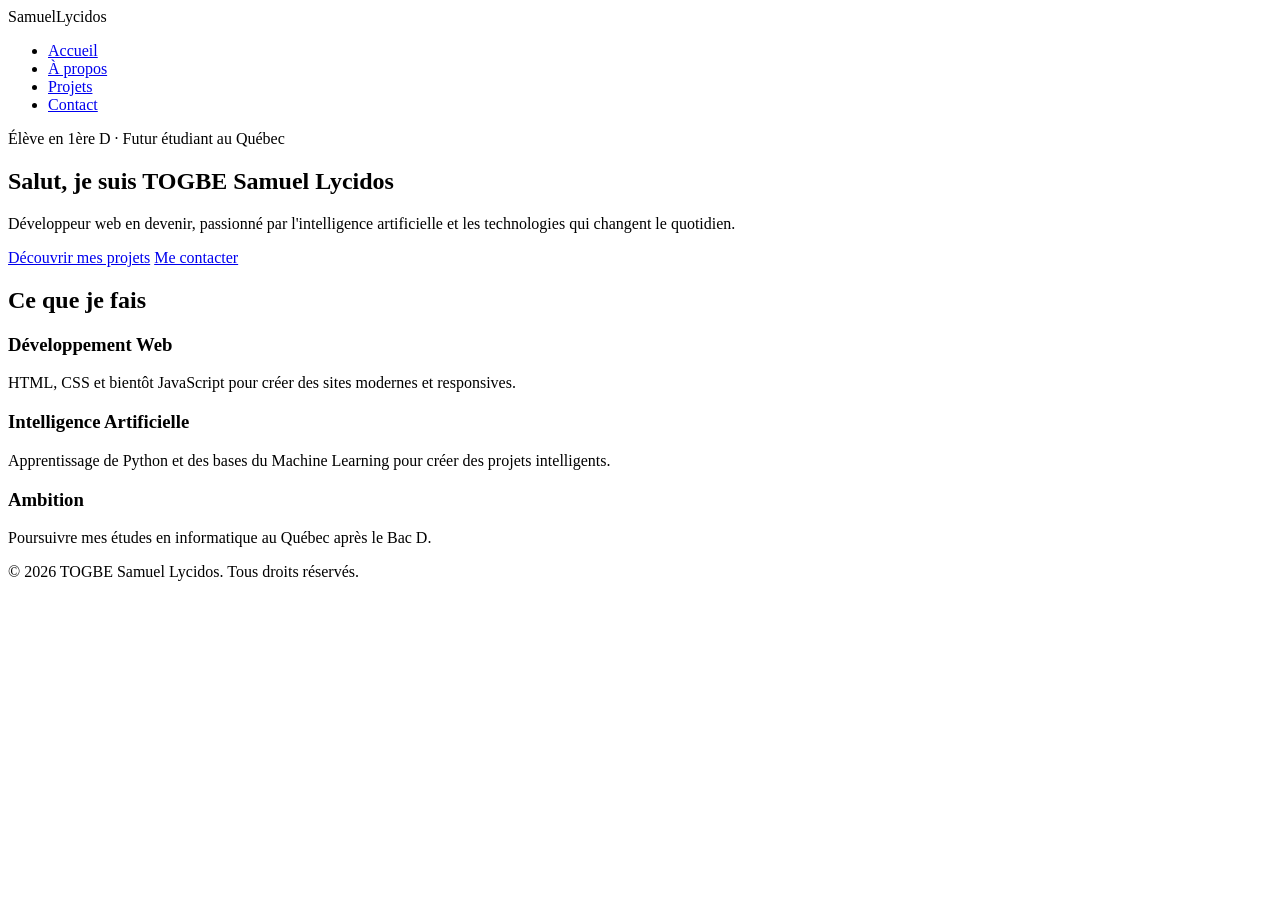
==== index.html @ 19f8489d "Create index.html" ====
<!DOCTYPE html>
<html lang="fr">
<head>
  <meta charset="UTF-8">
  <meta name="viewport" content="width=device-width, initial-scale=1.0">
  <title>TOGBE Samuel Lycidos - Portfolio</title>
  <link rel="stylesheet" href="style.css">
</head>
<body>

  <header>
    <nav>
      <div class="logo">Samuel<span>Lycidos</span></div>
      <ul class="nav-links">
        <li><a href="index.html">Accueil</a></li>
        <li><a href="apropos.html">À propos</a></li>
        <li><a href="projets.html">Projets</a></li>
        <li><a href="contact.html">Contact</a></li>
      </ul>
    </nav>
  </header>

  <main>
    <section class="hero">
      <div class="hero-content">
        <p class="badge">Élève en 1ère D · Futur étudiant au Québec</p>
        <h1>Salut, je suis <span>TOGBE Samuel Lycidos</span></h1>
        <p class="subtitle">Développeur web en devenir, passionné par l'intelligence artificielle et les technologies qui changent le quotidien.</p>
        <div class="cta-group">
          <a href="projets.html" class="btn btn-primary">Découvrir mes projets</a>
          <a href="contact.html" class="btn btn-secondary">Me contacter</a>
        </div>
      </div>
    </section>

    <section class="skills">
      <h2>Ce que je fais</h2>
      <div class="skills-grid">
        <div class="skill-card">
          <h3>Développement Web</h3>
          <p>HTML, CSS et bientôt JavaScript pour créer des sites modernes et responsives.</p>
        </div>
        <div class="skill-card">
          <h3>Intelligence Artificielle</h3>
          <p>Apprentissage de Python et des bases du Machine Learning pour créer des projets intelligents.</p>
        </div>
        <div class="skill-card">
          <h3>Ambition</h3>
          <p>Poursuivre mes études en informatique au Québec après le Bac D.</p>
        </div>
      </div>
    </section>
  </main>

  <footer>
    <p>&copy; 2026 TOGBE Samuel Lycidos. Tous droits réservés.</p>
  </footer>

</body>
</html>
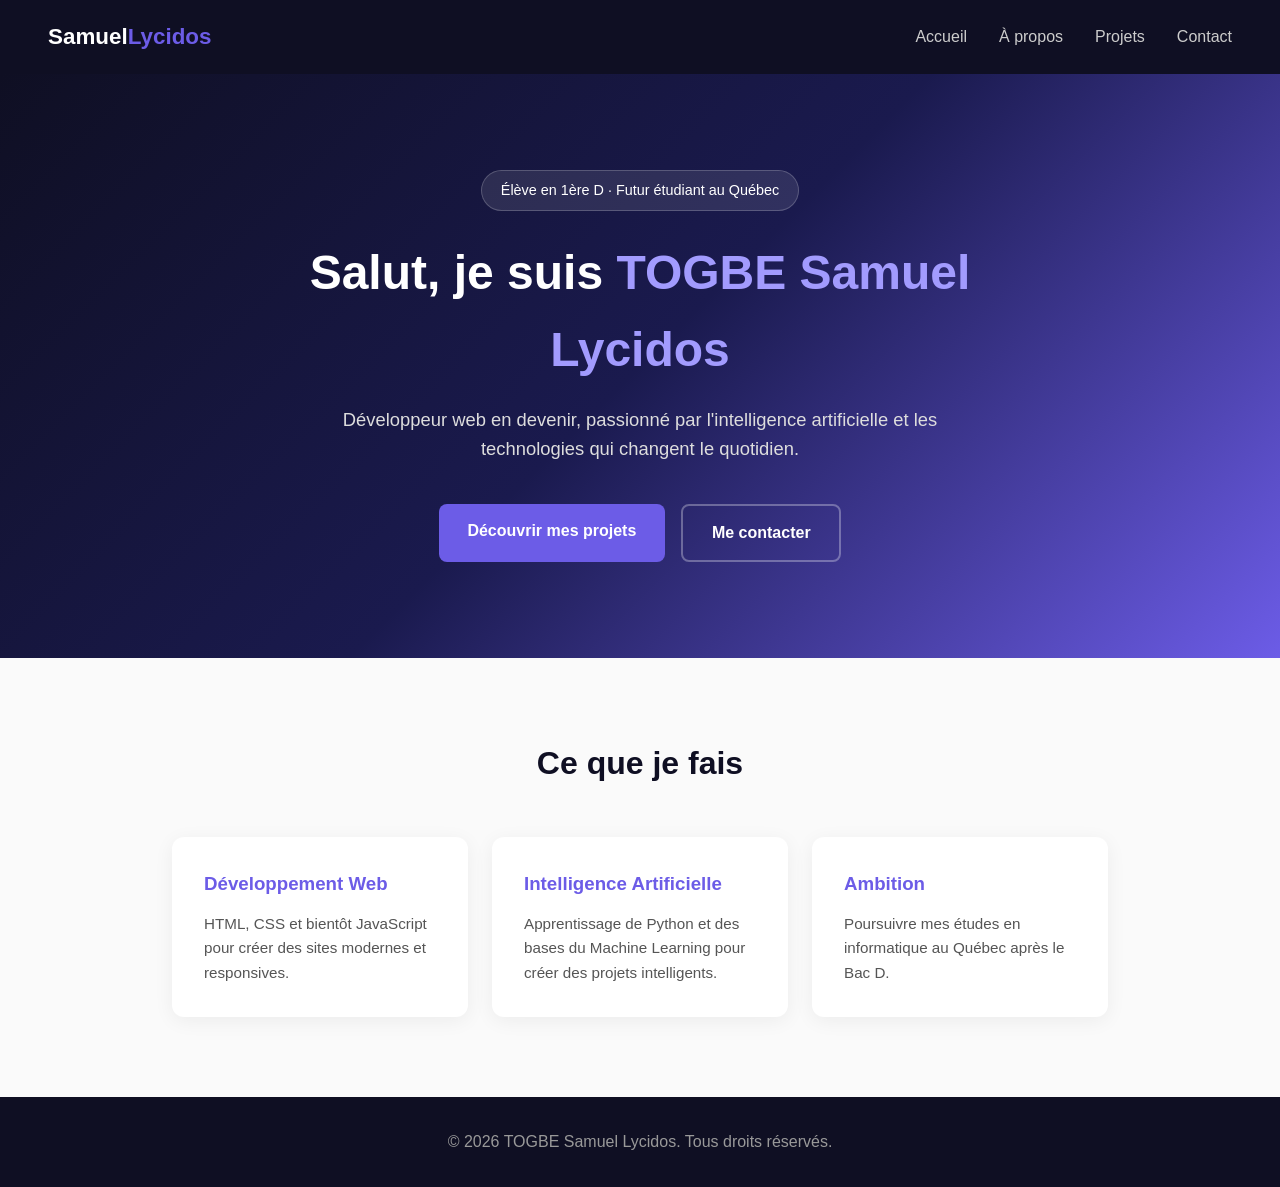
==== commit 75960dc6: "Update Index.html" ====
--- a/index.html
+++ b/index.html
@@ -57,4 +57,4 @@
   </footer>
 
 </body>
-</html>+</html
--- a/style.css
+++ b/style.css
@@ -0,0 +1,330 @@
+* {
+  margin: 0;
+  padding: 0;
+  box-sizing: border-box;
+}
+
+body {
+  font-family: 'Segoe UI', Arial, sans-serif;
+  line-height: 1.6;
+  color: #1a1a2e;
+  background: #fafafa;
+}
+
+/* HEADER */
+header {
+  background: #0f0f23;
+  padding: 1.2rem 3rem;
+  position: sticky;
+  top: 0;
+  z-index: 100;
+}
+
+nav {
+  display: flex;
+  justify-content: space-between;
+  align-items: center;
+  max-width: 1200px;
+  margin: 0 auto;
+}
+
+.logo {
+  color: white;
+  font-weight: 700;
+  font-size: 1.4rem;
+}
+
+.logo span {
+  color: #6c5ce7;
+}
+
+.nav-links {
+  list-style: none;
+  display: flex;
+  gap: 2rem;
+}
+
+.nav-links a {
+  color: #ccc;
+  text-decoration: none;
+  font-weight: 500;
+  transition: color 0.2s;
+}
+
+.nav-links a:hover {
+  color: #6c5ce7;
+}
+
+/* HERO */
+.hero {
+  background: linear-gradient(135deg, #0f0f23 0%, #1a1a4e 50%, #6c5ce7 100%);
+  padding: 6rem 2rem;
+  text-align: center;
+  color: white;
+}
+
+.hero-content {
+  max-width: 700px;
+  margin: 0 auto;
+}
+
+.badge {
+  display: inline-block;
+  background: rgba(255,255,255,0.1);
+  padding: 0.5rem 1.2rem;
+  border-radius: 50px;
+  font-size: 0.9rem;
+  margin-bottom: 1.5rem;
+  border: 1px solid rgba(255,255,255,0.2);
+}
+
+.hero h1 {
+  font-size: 3rem;
+  margin-bottom: 1rem;
+  font-weight: 800;
+}
+
+.hero h1 span {
+  color: #a29bfe;
+}
+
+.subtitle {
+  font-size: 1.15rem;
+  color: #ddd;
+  margin-bottom: 2.5rem;
+}
+
+.cta-group {
+  display: flex;
+  gap: 1rem;
+  justify-content: center;
+  flex-wrap: wrap;
+}
+
+.btn {
+  padding: 0.9rem 1.8rem;
+  border-radius: 8px;
+  text-decoration: none;
+  font-weight: 600;
+  transition: transform 0.2s, box-shadow 0.2s;
+}
+
+.btn-primary {
+  background: #6c5ce7;
+  color: white;
+}
+
+.btn-primary:hover {
+  transform: translateY(-3px);
+  box-shadow: 0 10px 25px rgba(108,92,231,0.4);
+}
+
+.btn-secondary {
+  background: transparent;
+  color: white;
+  border: 2px solid rgba(255,255,255,0.3);
+}
+
+.btn-secondary:hover {
+  background: rgba(255,255,255,0.1);
+  transform: translateY(-3px);
+}
+
+/* SKILLS */
+.skills {
+  max-width: 1000px;
+  margin: 0 auto;
+  padding: 5rem 2rem;
+  text-align: center;
+}
+
+.skills h2 {
+  font-size: 2rem;
+  margin-bottom: 3rem;
+  color: #0f0f23;
+}
+
+.skills-grid {
+  display: grid;
+  grid-template-columns: repeat(auto-fit, minmax(250px, 1fr));
+  gap: 1.5rem;
+}
+
+.skill-card {
+  background: white;
+  padding: 2rem;
+  border-radius: 12px;
+  box-shadow: 0 4px 20px rgba(0,0,0,0.06);
+  text-align: left;
+  transition: transform 0.2s;
+}
+
+.skill-card:hover {
+  transform: translateY(-5px);
+}
+
+.skill-card h3 {
+  color: #6c5ce7;
+  margin-bottom: 0.8rem;
+}
+
+.skill-card p {
+  color: #555;
+  font-size: 0.95rem;
+}
+
+/* FOOTER */
+footer {
+  text-align: center;
+  padding: 2rem;
+  background: #0f0f23;
+  color: #999;
+}
+
+/* PAGE À PROPOS */
+.about-hero {
+  background: linear-gradient(135deg, #0f0f23 0%, #1a1a4e 50%, #6c5ce7 100%);
+  padding: 4rem 2rem;
+  text-align: center;
+  color: white;
+}
+
+.about-hero h1 {
+  font-size: 2.5rem;
+  font-weight: 800;
+}
+
+.about-content {
+  max-width: 900px;
+  margin: 0 auto;
+  padding: 4rem 2rem;
+}
+
+.about-text p {
+  margin-bottom: 1.2rem;
+  color: #444;
+  font-size: 1.05rem;
+}
+
+.about-highlights {
+  display: grid;
+  grid-template-columns: repeat(auto-fit, minmax(220px, 1fr));
+  gap: 1.5rem;
+  margin-top: 3rem;
+}
+
+.highlight-card {
+  background: white;
+  padding: 1.8rem;
+  border-radius: 12px;
+  box-shadow: 0 4px 20px rgba(0,0,0,0.06);
+  text-align: center;
+}
+
+.highlight-card h3 {
+  margin-bottom: 0.6rem;
+  color: #0f0f23;
+}
+
+.highlight-card p {
+  color: #666;
+  font-size: 0.9rem;
+}
+
+/* PAGE PROJETS */
+.projects-content {
+  max-width: 900px;
+  margin: 0 auto;
+  padding: 4rem 2rem;
+  display: grid;
+  grid-template-columns: repeat(auto-fit, minmax(280px, 1fr));
+  gap: 1.5rem;
+}
+
+.project-card {
+  background: white;
+  padding: 2rem;
+  border-radius: 12px;
+  box-shadow: 0 4px 20px rgba(0,0,0,0.06);
+  transition: transform 0.2s;
+}
+
+.project-card:hover {
+  transform: translateY(-5px);
+}
+
+.project-icon {
+  font-size: 2.2rem;
+  margin-bottom: 1rem;
+}
+
+.project-card h3 {
+  color: #0f0f23;
+  margin-bottom: 0.8rem;
+}
+
+.project-card p {
+  color: #666;
+  font-size: 0.95rem;
+  margin-bottom: 1.2rem;
+}
+
+.project-status {
+  display: inline-block;
+  padding: 0.4rem 1rem;
+  border-radius: 50px;
+  font-size: 0.8rem;
+  font-weight: 600;
+}
+
+.status-done {
+  background: #d4f8e8;
+  color: #0e9f6e;
+}
+
+.status-progress {
+  background: #fff3cd;
+  color: #b8860b;
+}
+
+/* PAGE CONTACT */
+.contact-content {
+  max-width: 700px;
+  margin: 0 auto;
+  padding: 4rem 2rem;
+  text-align: center;
+}
+
+.contact-intro {
+  color: #555;
+  font-size: 1.05rem;
+  margin-bottom: 2.5rem;
+}
+
+.contact-links {
+  display: flex;
+  flex-direction: column;
+  gap: 1rem;
+}
+
+.contact-card {
+  display: flex;
+  align-items: center;
+  gap: 1rem;
+  background: white;
+  padding: 1.2rem 1.5rem;
+  border-radius: 12px;
+  box-shadow: 0 4px 20px rgba(0,0,0,0.06);
+  text-decoration: none;
+  color: #0f0f23;
+  font-weight: 600;
+  transition: transform 0.2s;
+}
+
+.contact-card:hover {
+  transform: translateY(-3px);
+}
+
+.contact-icon {
+  font-size: 1.5rem;
+}
